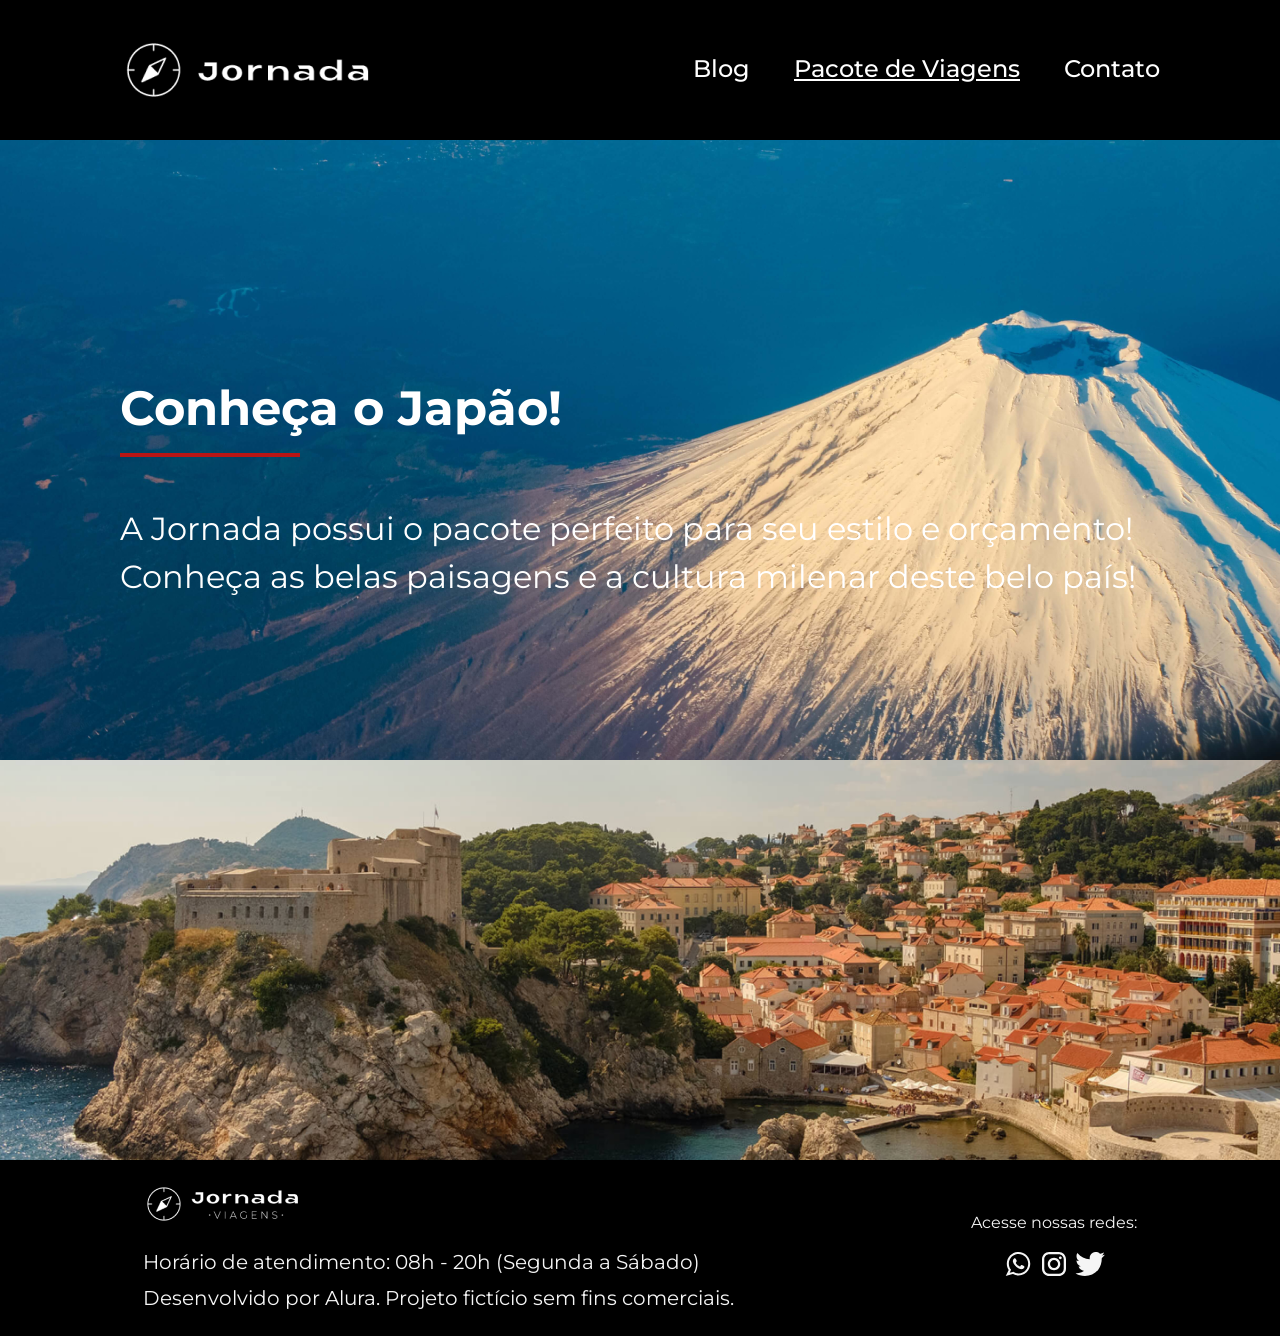
==== pacotes.html @ 22f1cb49 "Cria página de pacotes de viagem, estilização do hero responsivo" ====
<!doctype html>
<html lang="pt-BR">
  <head>
    <meta charset="UTF-8" />
    <meta name="viewport" content="width=device-width, initial-scale=1.0" />

    <!-- META Description -->
    <meta
      name="description"
      content="Jornada Viagens, uma agência apaixonada por criar viagens inesquecíveis"
    />

    <!-- FAVICO -->
    <link rel="shortcut icon" href="favico.png" type="image/x-icon" />

    <!-- META OG - redes sociais -->
    <meta name="og:title" content="Jornada Viagens" />
    <meta
      name="og:description"
      content="Jornada Viagens, uma agência apaixonada por criar viagens inesquecíveis"
    />
    <meta
      name="og:image"
      content="https://github.com/fredcarderaro/jornada-viagens/img/Logo-branco.png"
    />
    <meta name="og:type" content="website" />
    <meta
      name="og:url"
      content="https://github.com/fredcarderaro/jornada-viagens"
    />

    <!-- CSS de estilização personalizada -->
    <link rel="stylesheet" href="./css/style.css" />

    <title>Jornada Viagens - Pacotes de viagem</title>
  </head>

  <body>
    <header class="main-header">
      <a class="logo" href="index.html" title="Voltar para a página inicial">
        <img
          class="img-mobile"
          src="./img/bussola-jornada-branca.png"
          alt="Bússola do logo Jornada Viagens na cor branca"
        />
        <img
          class="img-desktop"
          src="./img//bussola-texto-jornada-branca.png"
          alt="Logo Jornada Viagens na cor branca"
        />
      </a>

      <div class="navigation-menu">
        <!-- Checkbox para exibir ou ocultar menu -->
        <label for="menu">
          <img src="./img/menu.png" alt="menu" />
        </label>
        <input type="checkbox" id="menu" hidden />

        <!-- Menu de navegação -->
        <nav>
          <ul class="list-links">
            <li>
              <a href="blog.html" target="_blank" title="Acessar Blog">
                Blog
              </a>
            </li>
            <li>
              <a
                href="pacotes.html"
                target="_blank"
                title="Acessar Pacotes de Viagem"
                class="active"
              >
                Pacote de Viagens
              </a>
            </li>
            <li>
              <a href="contato.html" target="_blank" title="Acessar Contato">
                Contato
              </a>
            </li>
          </ul>
        </nav>
      </div>
    </header>

    <main>
      <session class="hero">
        <div class="pacotes hero-img">
          <div class="pacotes hero-img content">
            <div class="session-title">
              <h2>Conheça o Japão!</h2>
              <hr />
            </div>
            <p>
              A Jornada possui o pacote perfeito para seu estilo e orçamento!
              Conheça as belas paisagens e a cultura milenar deste belo país!
            </p>
          </div>
        </div>
      </session>
    </main>

    <footer class="footer">
      <div class="footer-img"></div>
      <div class="footer-container">
        <div class="footer-info">
          <img
            src="./img/Logo-branco.png"
            alt="Logo do Jornada Viagens branco"
          />
          <p>Horário de atendimento: 08h - 20h (Segunda a Sábado)</p>
          <p>Desenvolvido por Alura. Projeto fictício sem fins comerciais.</p>
        </div>

        <div class="social">
          <p>Acesse nossas redes:</p>
          <div class="social-icons">
            <img src="./img/whatsapp-icon.svg" alt="Ícone do WhatsApp" />
            <img src="./img/instagram-icon.svg" alt="Ícone do Instagram" />
            <img src="./img/twiter-icon.svg" alt="ícone do Twiter" />
          </div>
        </div>
      </div>
    </footer>
  </body>
</html>
---- css/style.css ----
@import url(./global.css);
@import url(./header.css);
@import url(./hero.css);
@import url(./offers.css);
@import url(./categories.css);
@import url(./populares.css);
@import url(./payments.css);
@import url(./testemonials.css);
@import url(./footer.css);
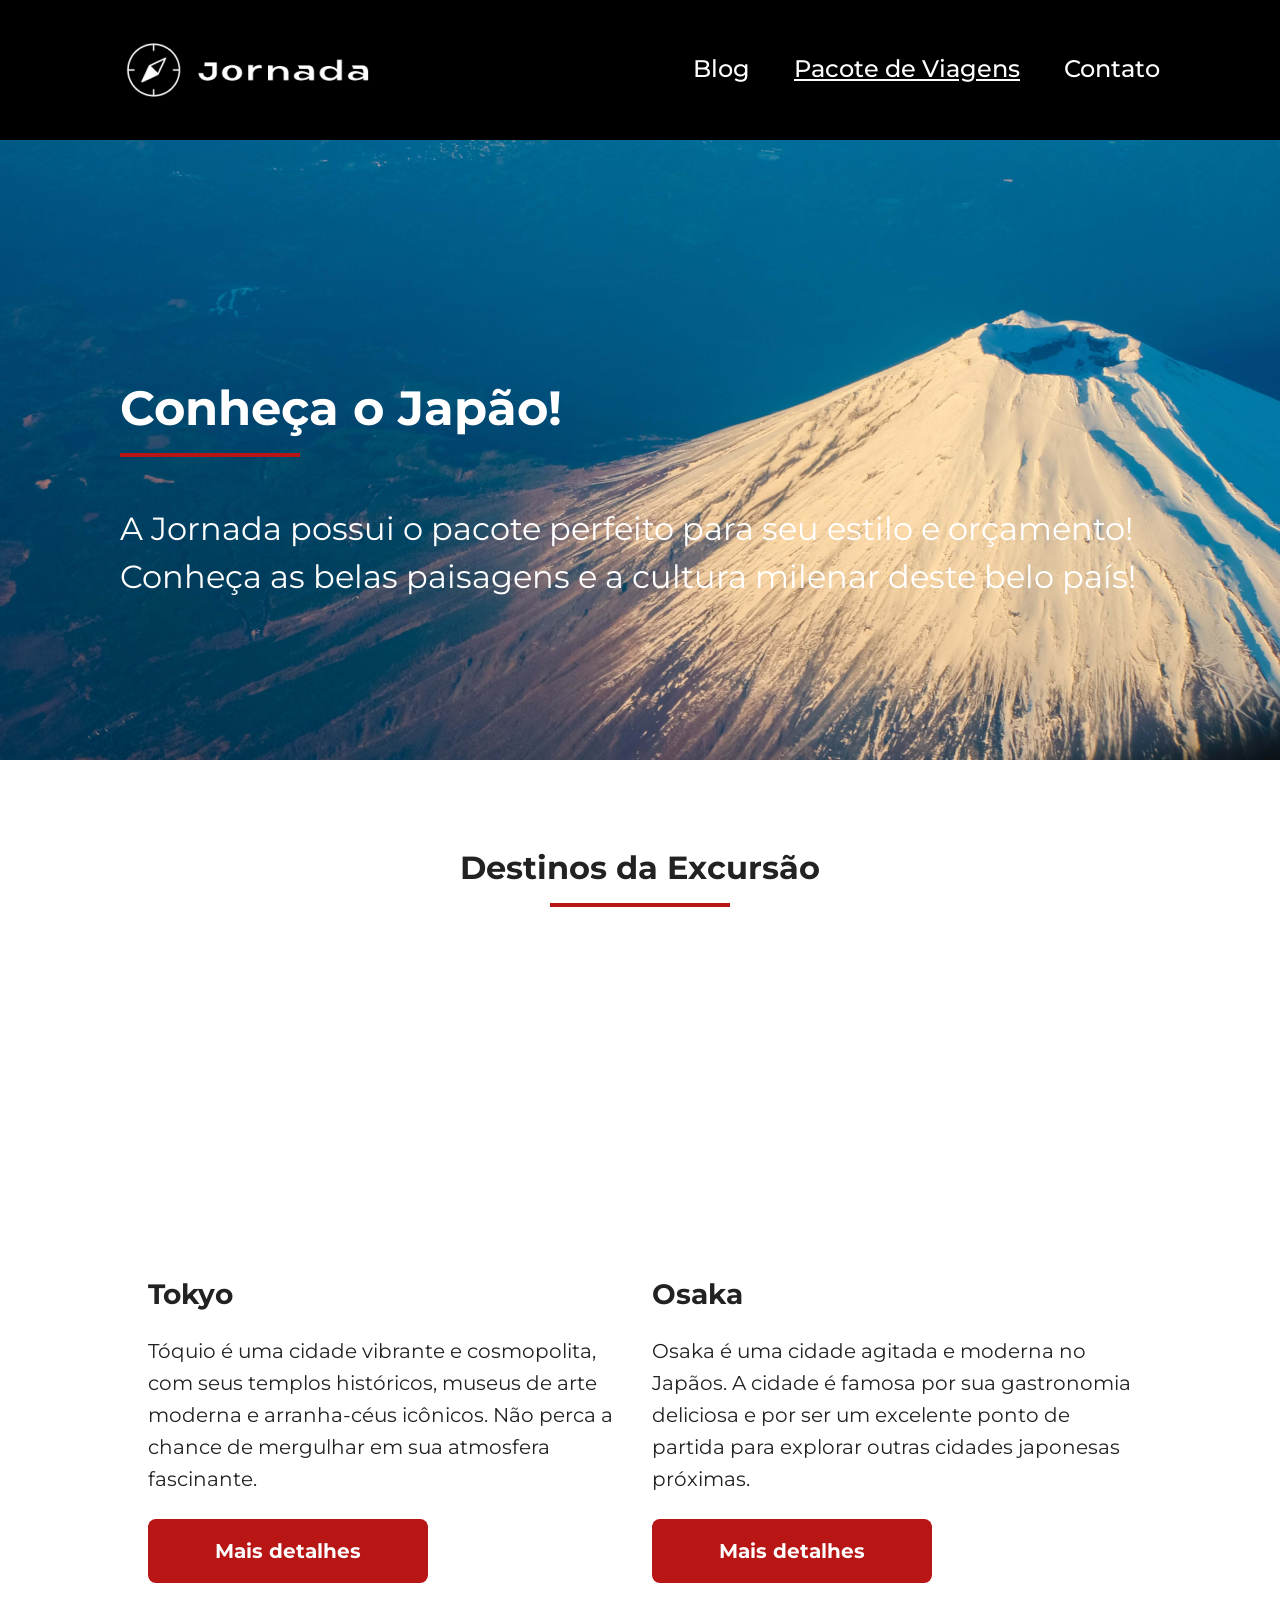
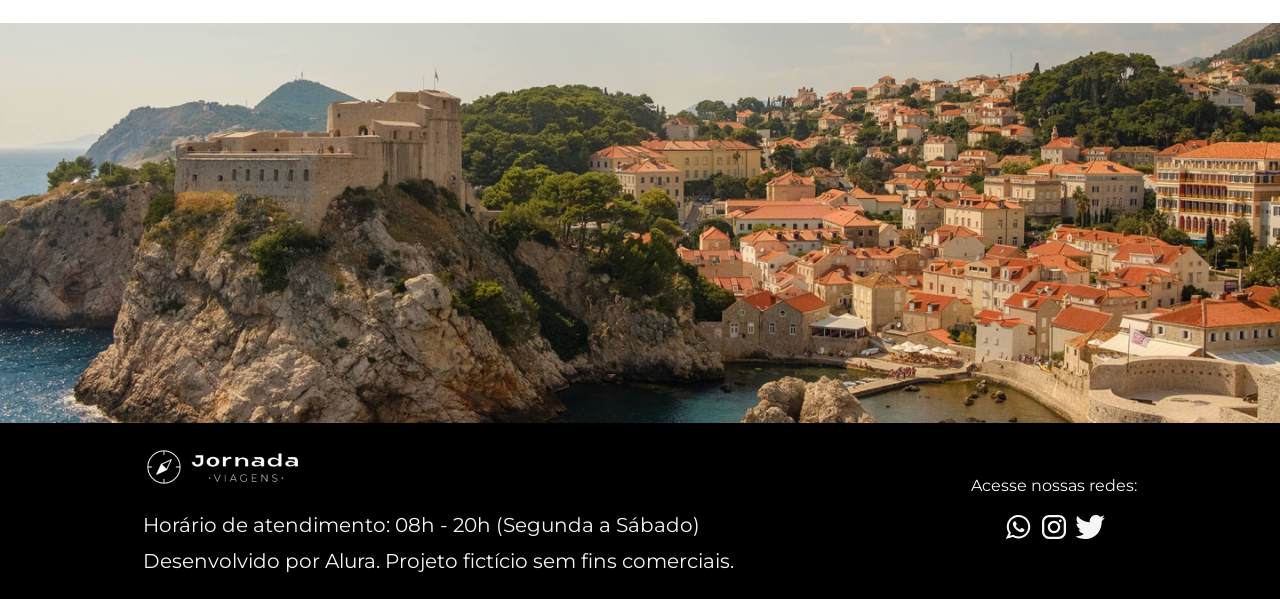
==== commit 90d1ffd6: "Cria a sessão de destinos da excursao" ====
--- a/pacotes.html
+++ b/pacotes.html
@@ -100,6 +100,37 @@
           </div>
         </div>
       </session>
+
+      <session class="popular">
+        <div class="session-title">
+          <h2>Destinos da Excursão</h2>
+          <hr />
+        </div>
+
+        <div class="popular-cards">
+          <article class="popular-destination">
+            <div class="popular-img tokyo"></div>
+            <h3 class="content-title">Tokyo</h3>
+            <p class="content-text">
+              Tóquio é uma cidade vibrante e cosmopolita, com seus templos
+              históricos, museus de arte moderna e arranha-céus icônicos. Não
+              perca a chance de mergulhar em sua atmosfera fascinante.
+            </p>
+            <a href="#" title="Acessar mais detalhes de Tokio">Mais detalhes</a>
+          </article>
+
+          <article class="popular-destination">
+            <div class="popular-img osaka"></div>
+            <h3 class="content-title">Osaka</h3>
+            <p class="content-text">
+              Osaka é uma cidade agitada e moderna no Japãos. A cidade é famosa
+              por sua gastronomia deliciosa e por ser um excelente ponto de
+              partida para explorar outras cidades japonesas próximas.
+            </p>
+            <a href="#" title="Acessar mais detalhes de Osaka">Mais detalhes</a>
+          </article>
+        </div>
+      </session>
     </main>
 
     <footer class="footer">
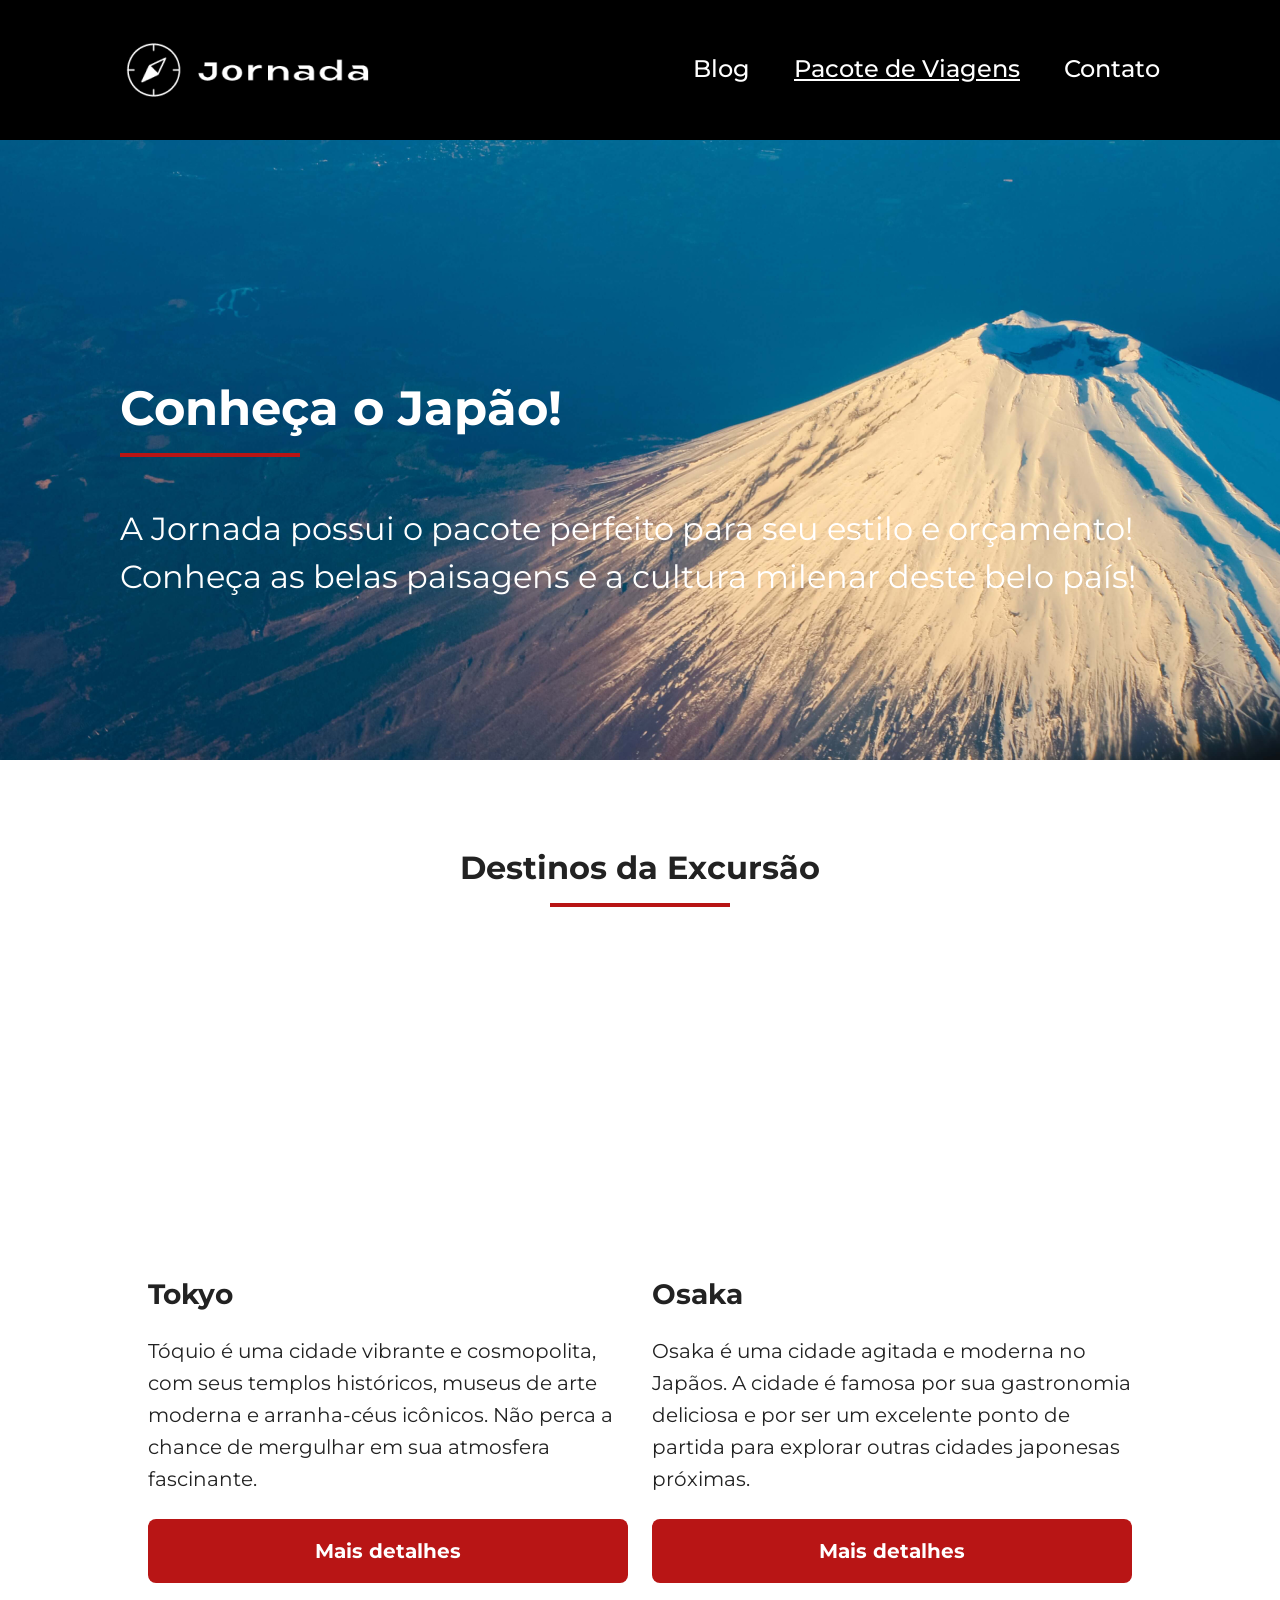
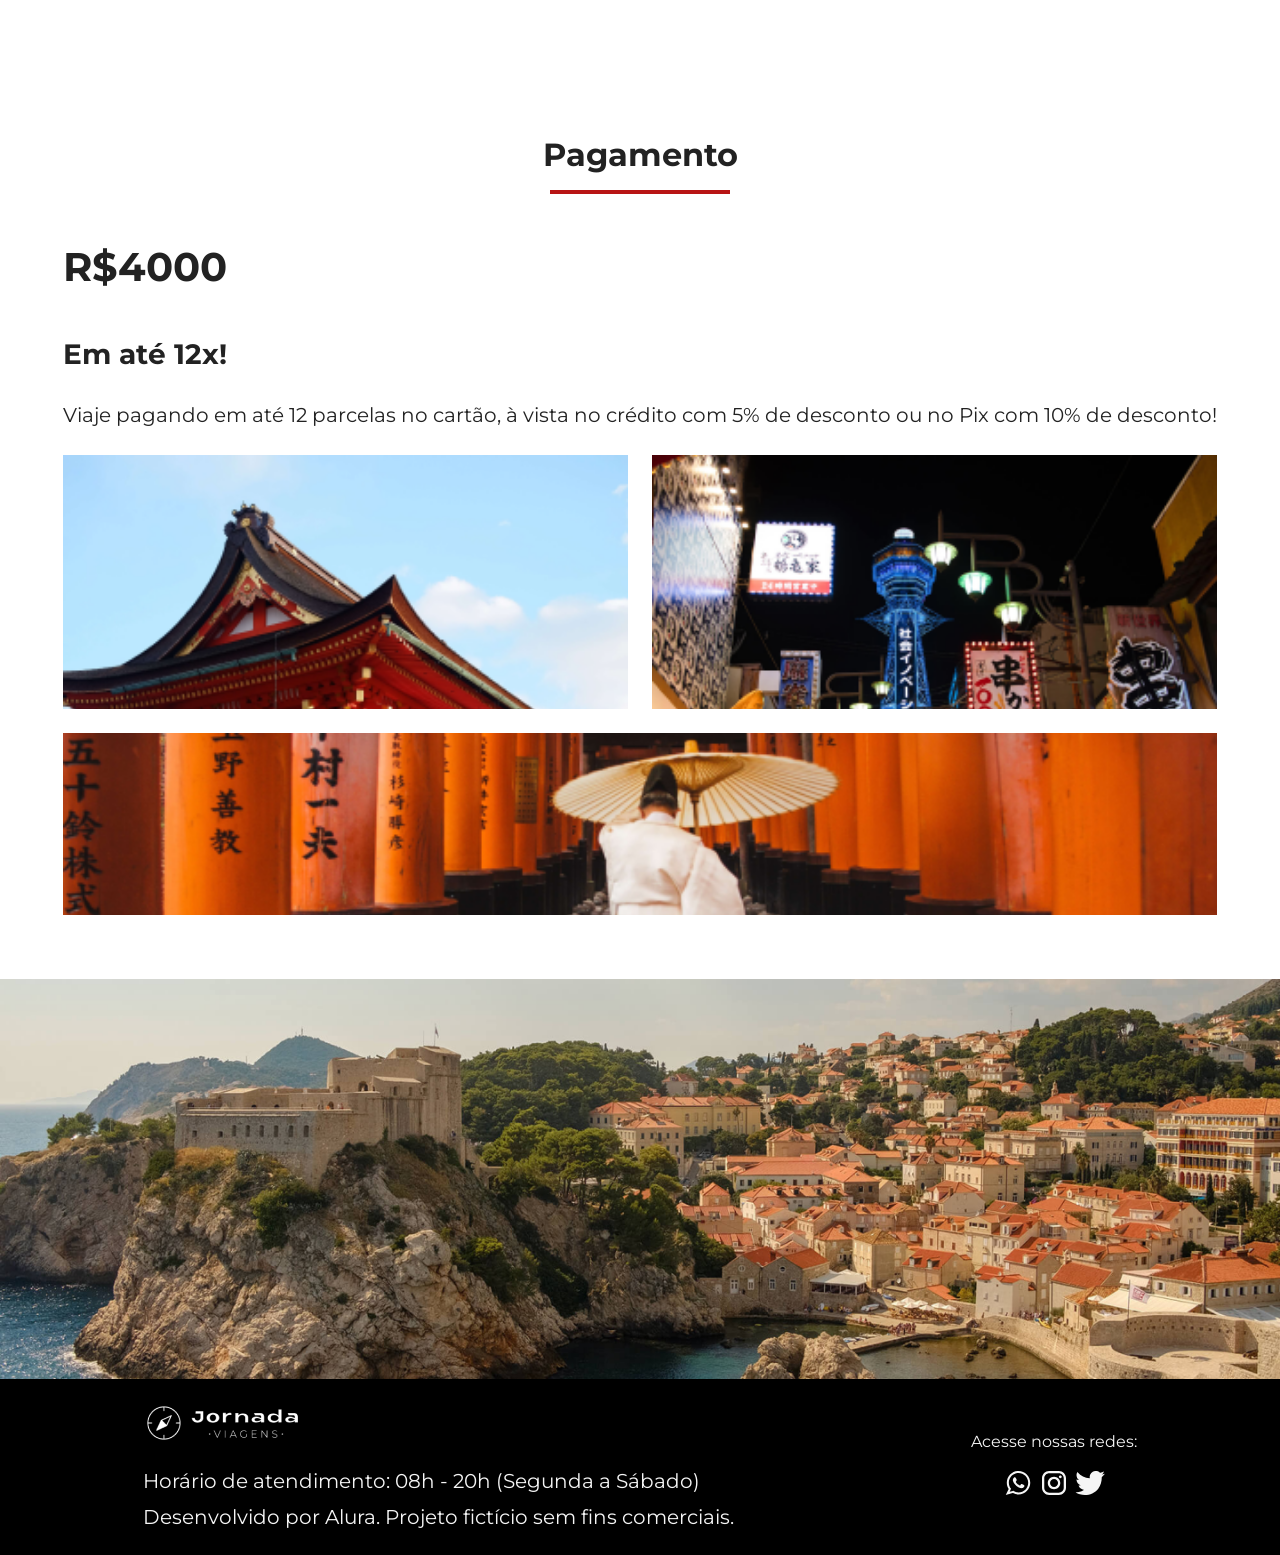
==== commit 450c9f79: "Cria sessao de pagamento com responsividade e correção melhoria do CSS" ====
--- a/pacotes.html
+++ b/pacotes.html
@@ -101,7 +101,7 @@
         </div>
       </session>
 
-      <session class="popular">
+      <session class="pacotes popular">
         <div class="session-title">
           <h2>Destinos da Excursão</h2>
           <hr />
@@ -116,7 +116,9 @@
               históricos, museus de arte moderna e arranha-céus icônicos. Não
               perca a chance de mergulhar em sua atmosfera fascinante.
             </p>
-            <a href="#" title="Acessar mais detalhes de Tokio">Mais detalhes</a>
+            <a href="#" title="Acessar mais detalhes de Tokio" class="button"
+              >Mais detalhes</a
+            >
           </article>
 
           <article class="popular-destination">
@@ -127,8 +129,40 @@
               por sua gastronomia deliciosa e por ser um excelente ponto de
               partida para explorar outras cidades japonesas próximas.
             </p>
-            <a href="#" title="Acessar mais detalhes de Osaka">Mais detalhes</a>
+            <a href="#" title="Acessar mais detalhes de Osaka" class="button"
+              >Mais detalhes</a
+            >
           </article>
+        </div>
+      </session>
+
+      <session class="pacotes payments">
+        <div class="session-title">
+          <h2>Pagamento</h2>
+          <hr />
+        </div>
+
+        <div class="payments-main">
+          <div class="text-content">
+            <h2 class="content-title">R$4000</h2>
+            <h3>Em até 12x!</h3>
+            <p class="content-text">
+              Viaje pagando em até 12 parcelas no cartão, à vista no crédito com
+              5% de desconto ou no Pix com 10% de desconto!
+            </p>
+            <a
+              href="#"
+              title="Acessar mais detalhes do pagamento"
+              class="button"
+              >Mais detalhes</a
+            >
+          </div>
+
+          <div class="pacotes image-content">
+            <div class="image montagem1"></div>
+            <div class="image montagem2"></div>
+            <div class="image montagem3"></div>
+          </div>
         </div>
       </session>
     </main>
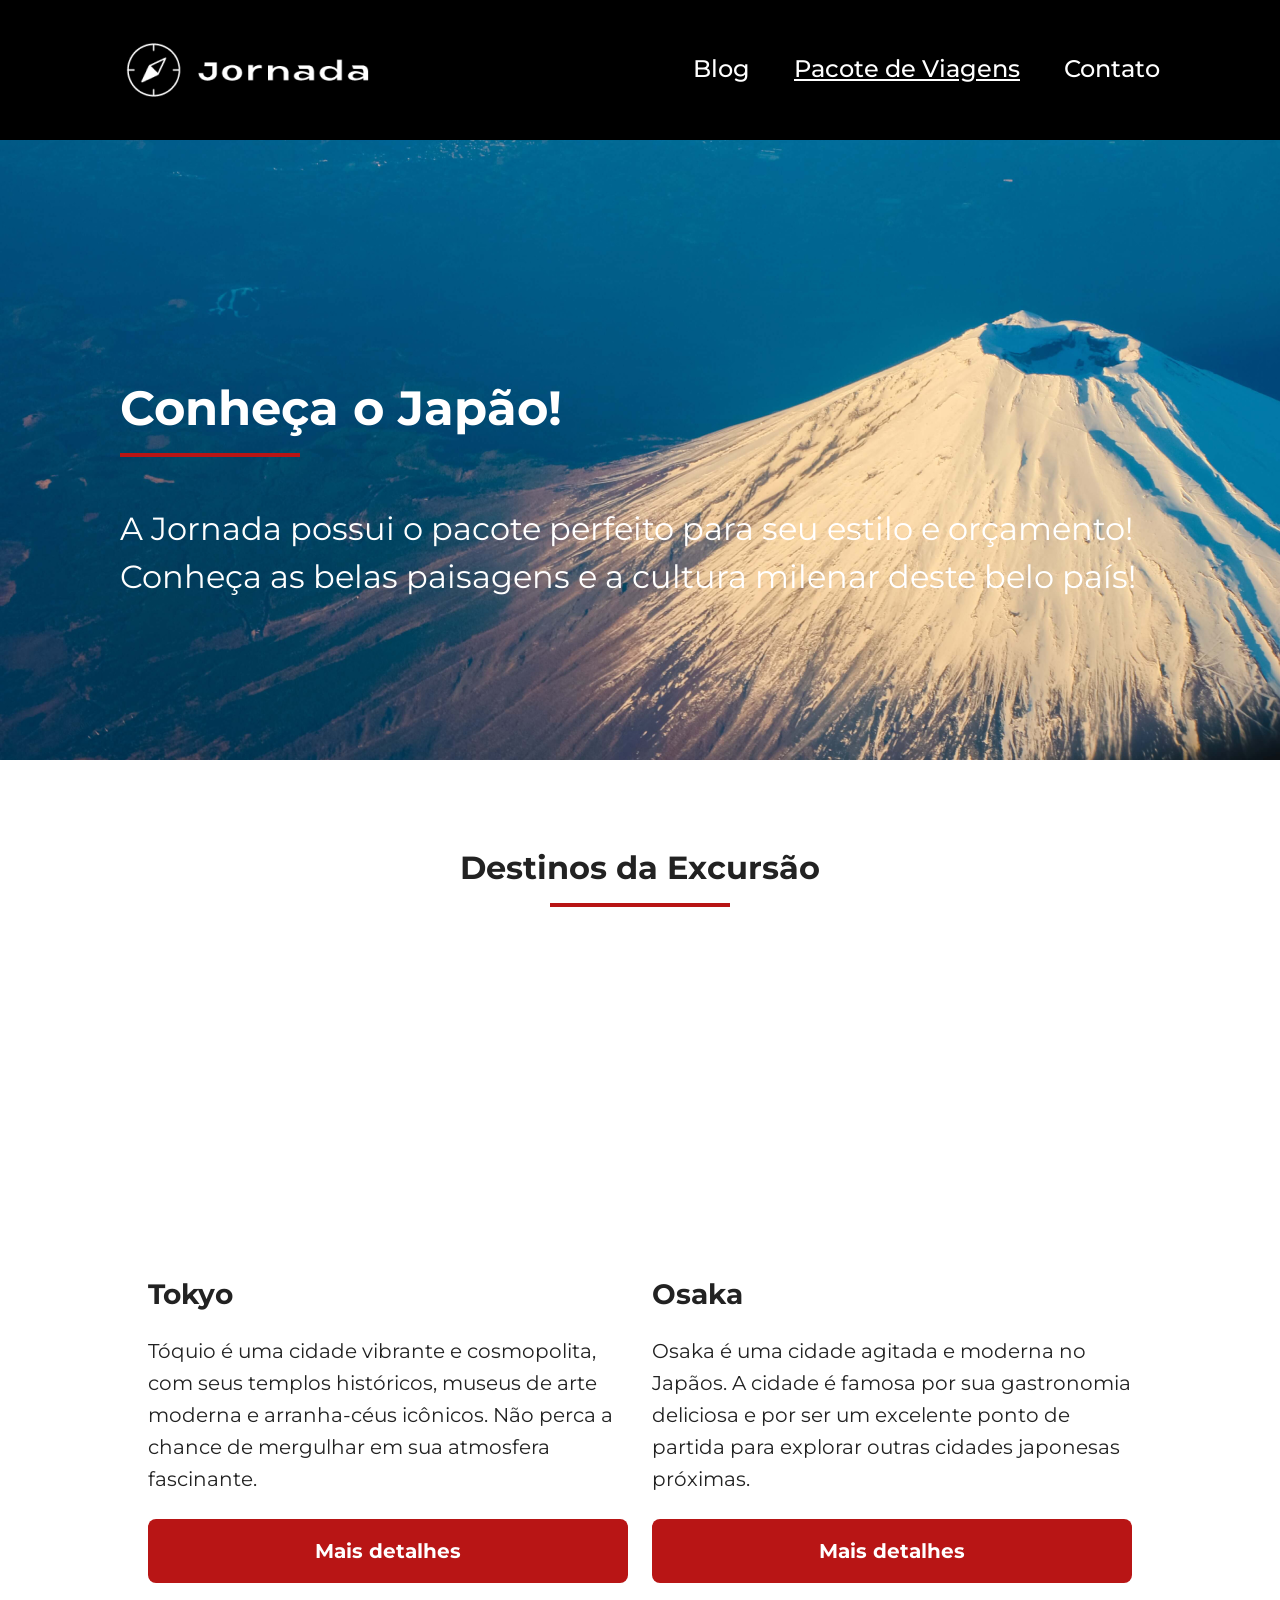
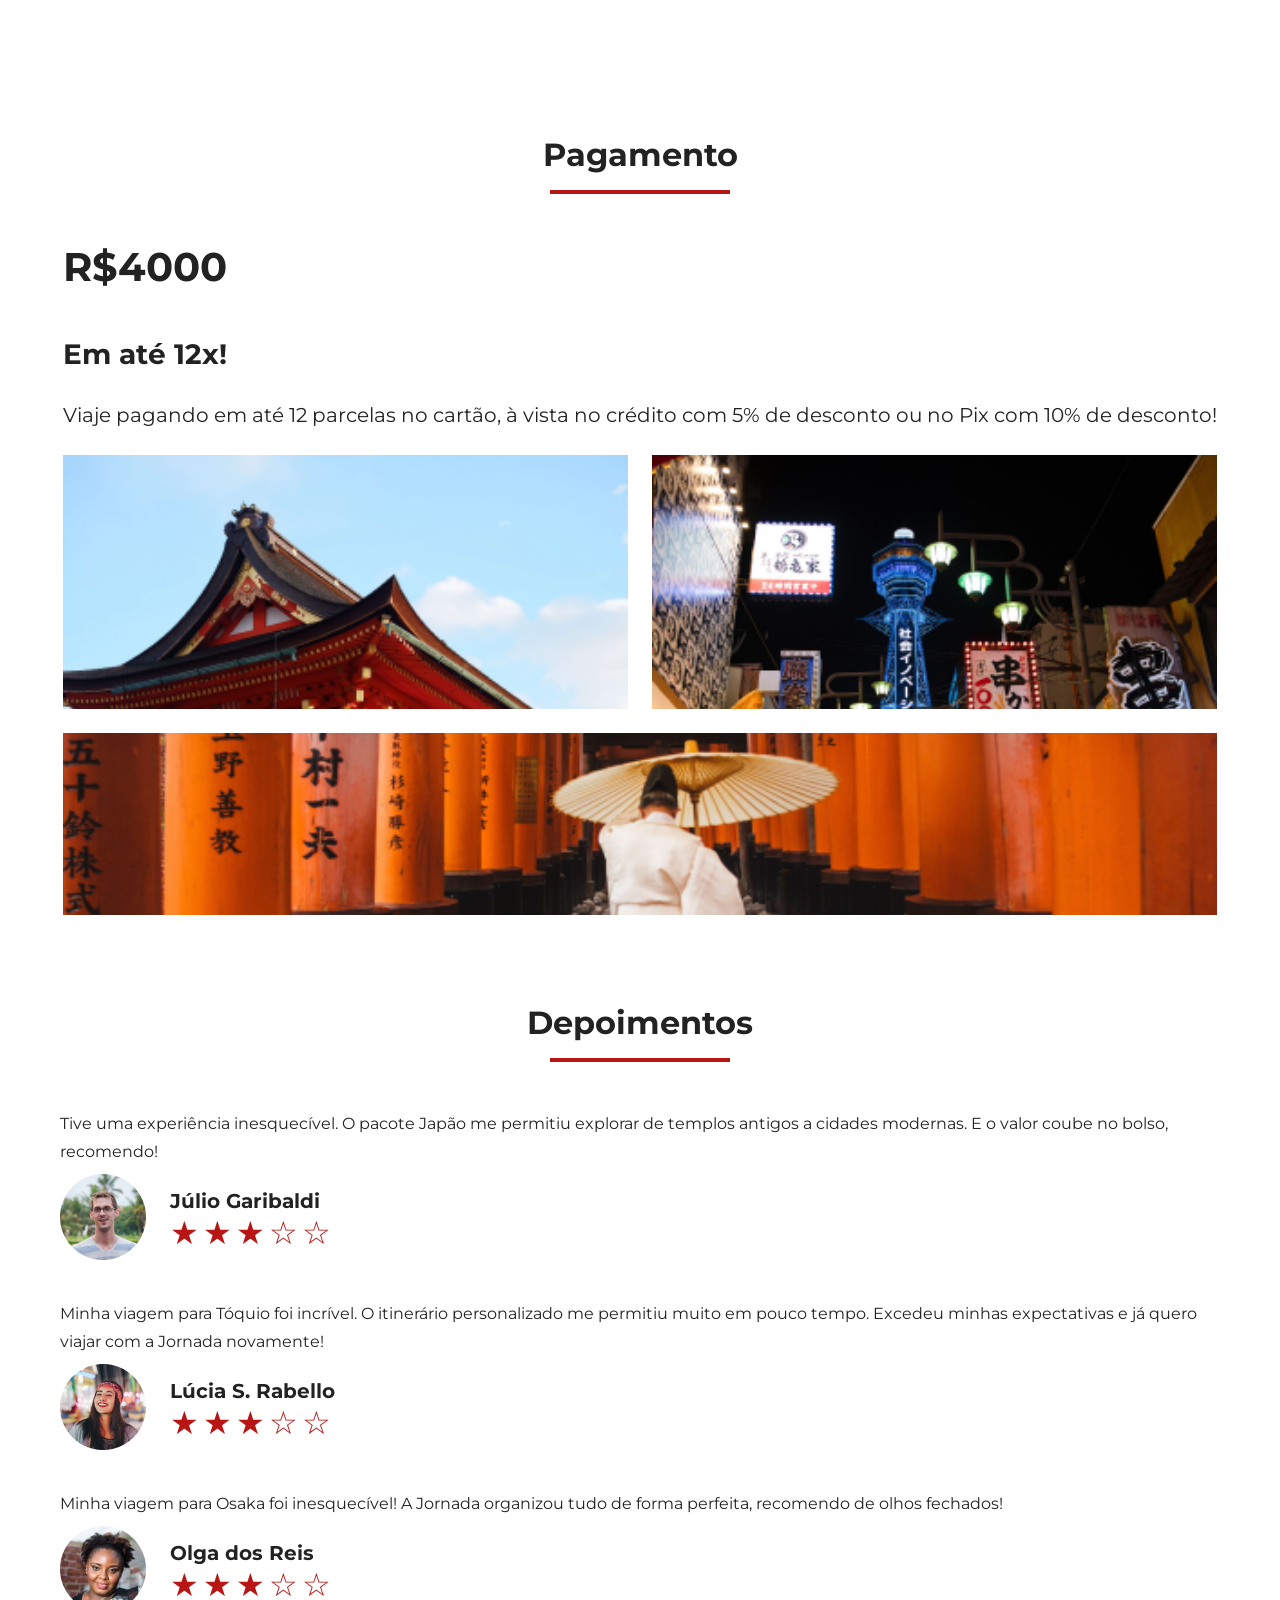
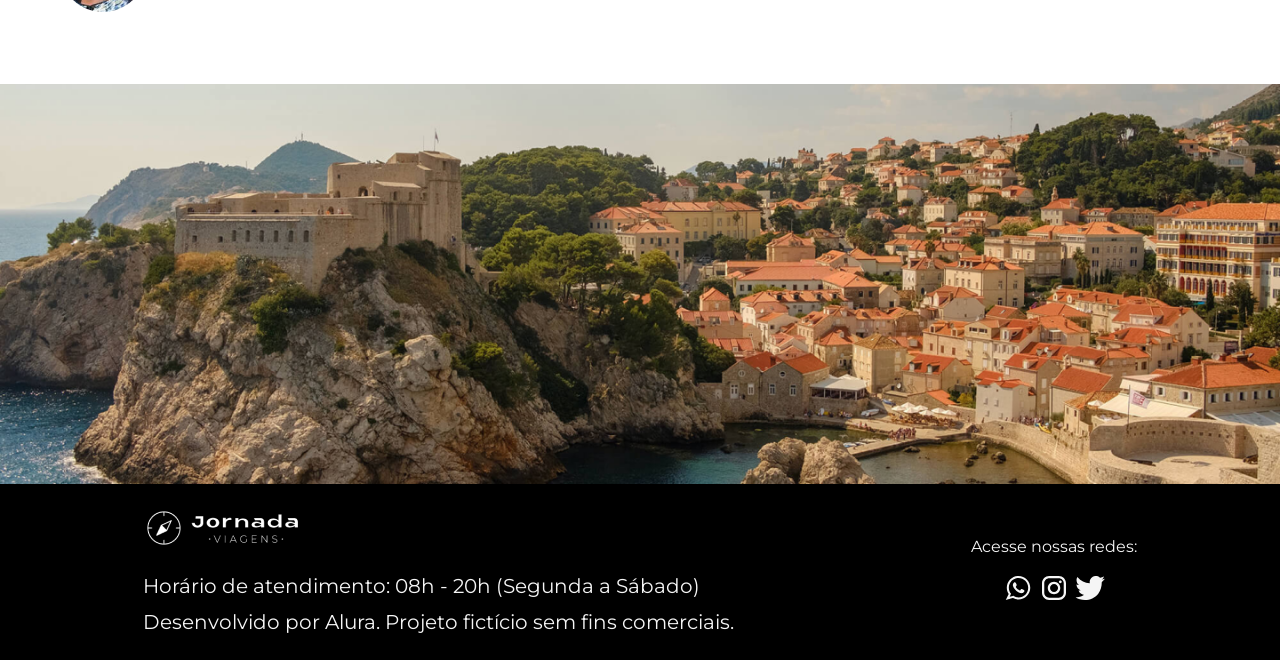
==== commit a42eba4d: "Cria a sessao de Depoimentos para a página de Pacotes de Viagem" ====
--- a/pacotes.html
+++ b/pacotes.html
@@ -165,6 +165,87 @@
           </div>
         </div>
       </session>
+
+      <session class="testimonials">
+        <div class="session-title">
+          <h2>Depoimentos</h2>
+          <hr />
+        </div>
+
+        <div class="testemonial-container">
+          <article>
+            <header>
+              <p>
+                Tive uma experiência inesquecível. O pacote Japão me permitiu
+                explorar de templos antigos a cidades modernas. E o valor coube
+                no bolso, recomendo!
+              </p>
+            </header>
+            <footer>
+              <img
+                src="./img/Avatar Júlio.png"
+                alt="Avatar de Júlio Garibaldi"
+              />
+              <div class="profile-content">
+                <h3>Júlio Garibaldi</h3>
+                <div class="rating">
+                  <span class="star">★</span>
+                  <span class="star">★</span>
+                  <span class="star">★</span>
+                  <span class="star">☆</span>
+                  <span class="star">☆</span>
+                </div>
+              </div>
+            </footer>
+          </article>
+          <article>
+            <header>
+              <p>
+                Minha viagem para Tóquio foi incrível. O itinerário
+                personalizado me permitiu muito em pouco tempo. Excedeu minhas
+                expectativas e já quero viajar com a Jornada novamente!
+              </p>
+            </header>
+            <footer>
+              <img
+                src="./img/Avatar Lúcia.png"
+                alt="Avatar de Lúcia S. Rabello"
+              />
+              <div class="profile-content">
+                <h3>Lúcia S. Rabello</h3>
+                <div class="rating">
+                  <span class="star">★</span>
+                  <span class="star">★</span>
+                  <span class="star">★</span>
+                  <span class="star">☆</span>
+                  <span class="star">☆</span>
+                </div>
+              </div>
+            </footer>
+          </article>
+          <article>
+            <header>
+              <p>
+                Minha viagem para Osaka foi inesquecível! A Jornada organizou
+                tudo de forma perfeita, recomendo de olhos fechados!
+              </p>
+            </header>
+            <footer>
+              <img src="./img/Avatar Olga.png" alt="Avatar de Olga dos Reis" />
+              <div class="profile-content">
+                <h3>Olga dos Reis</h3>
+                <div class="rating">
+                  <span class="star">★</span>
+                  <span class="star">★</span>
+                  <span class="star">★</span>
+                  <span class="star">☆</span>
+                  <span class="star">☆</span>
+                </div>
+              </div>
+            </footer>
+          </article>
+        </div>
+      </session>
     </main>
 
     <footer class="footer">
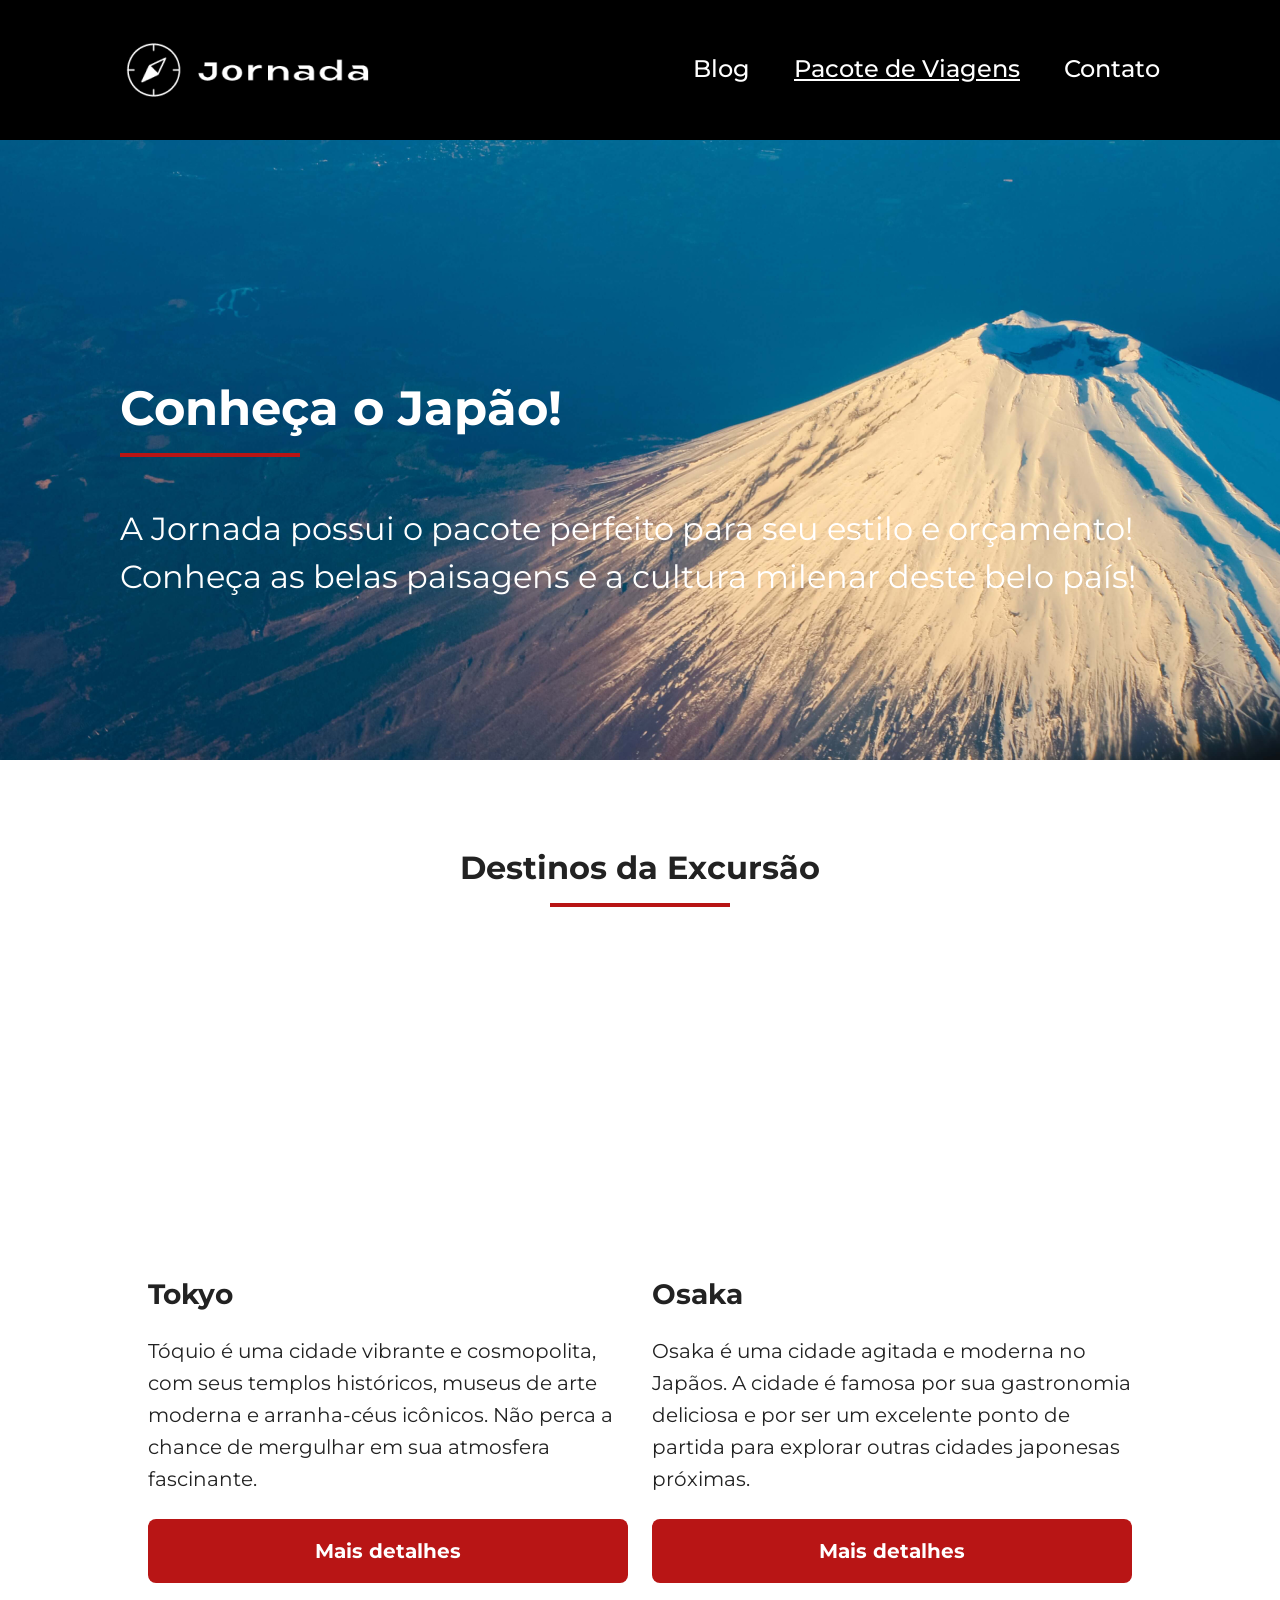
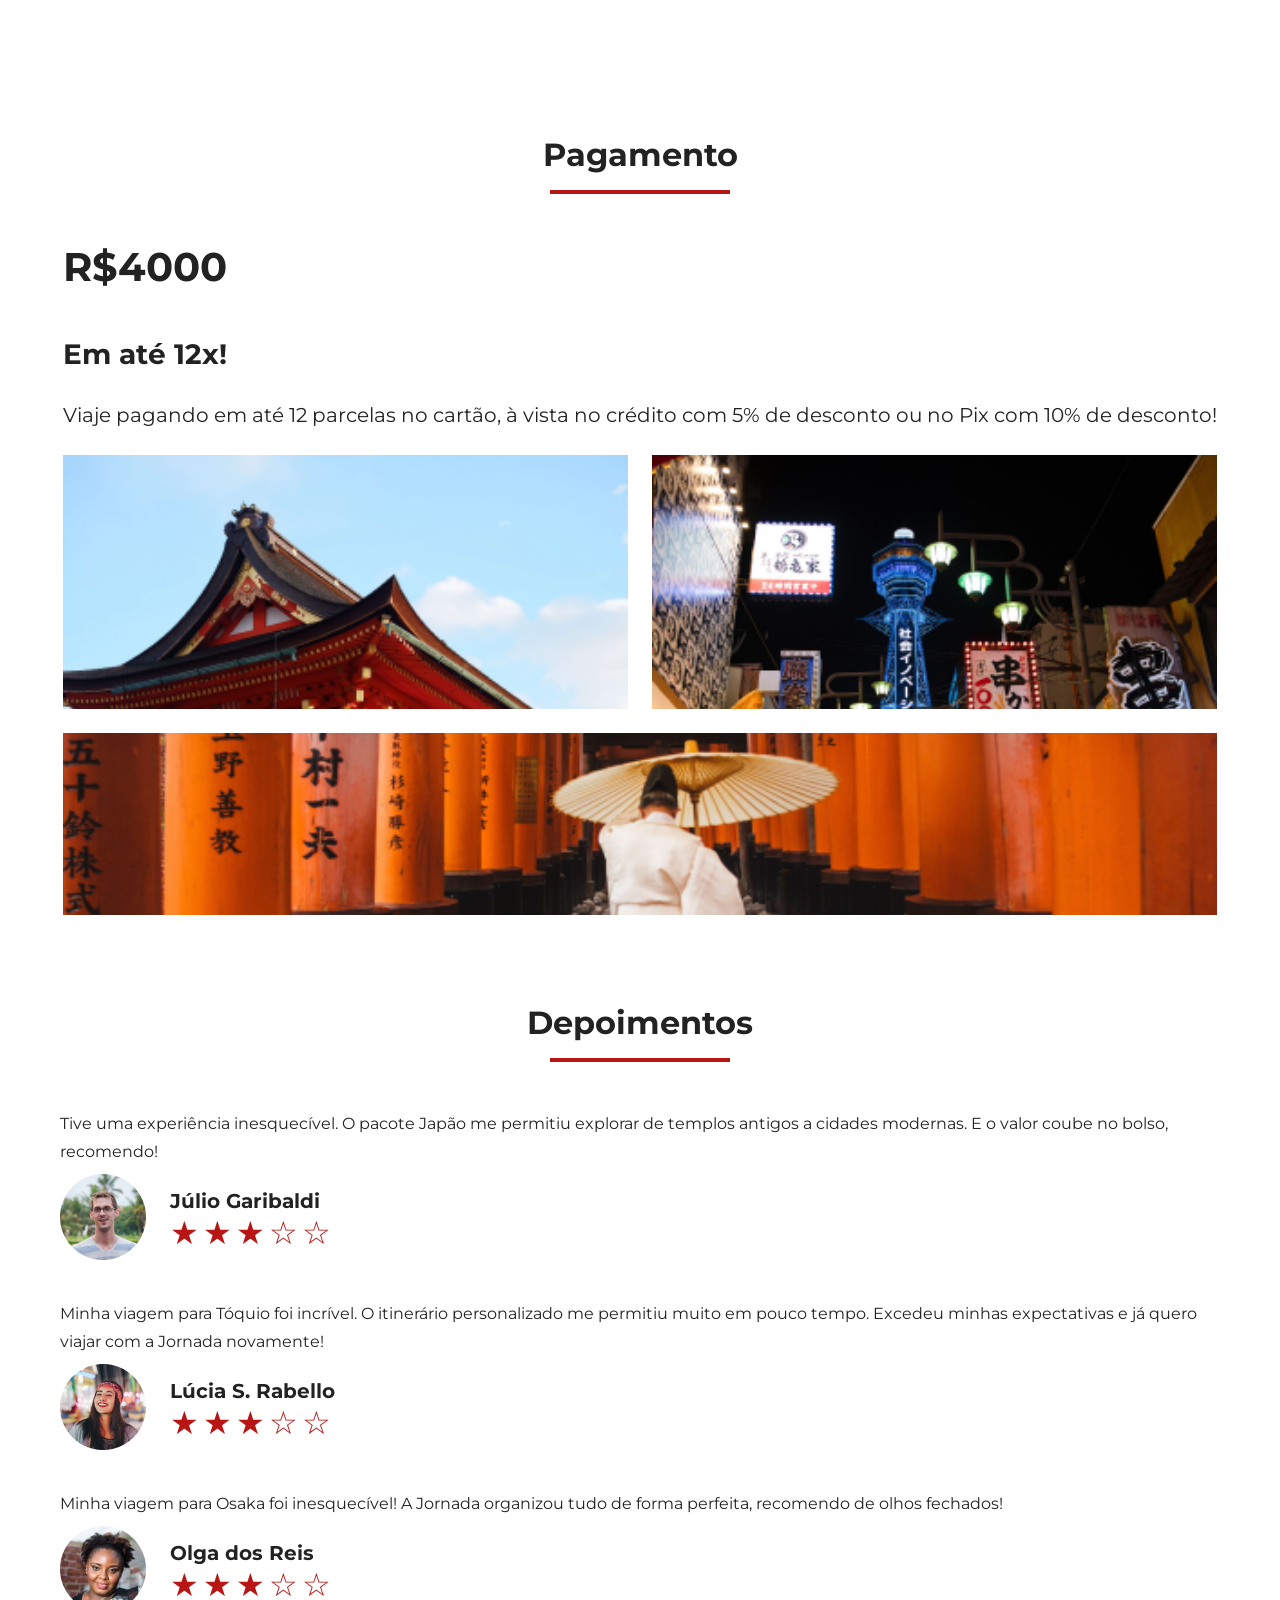
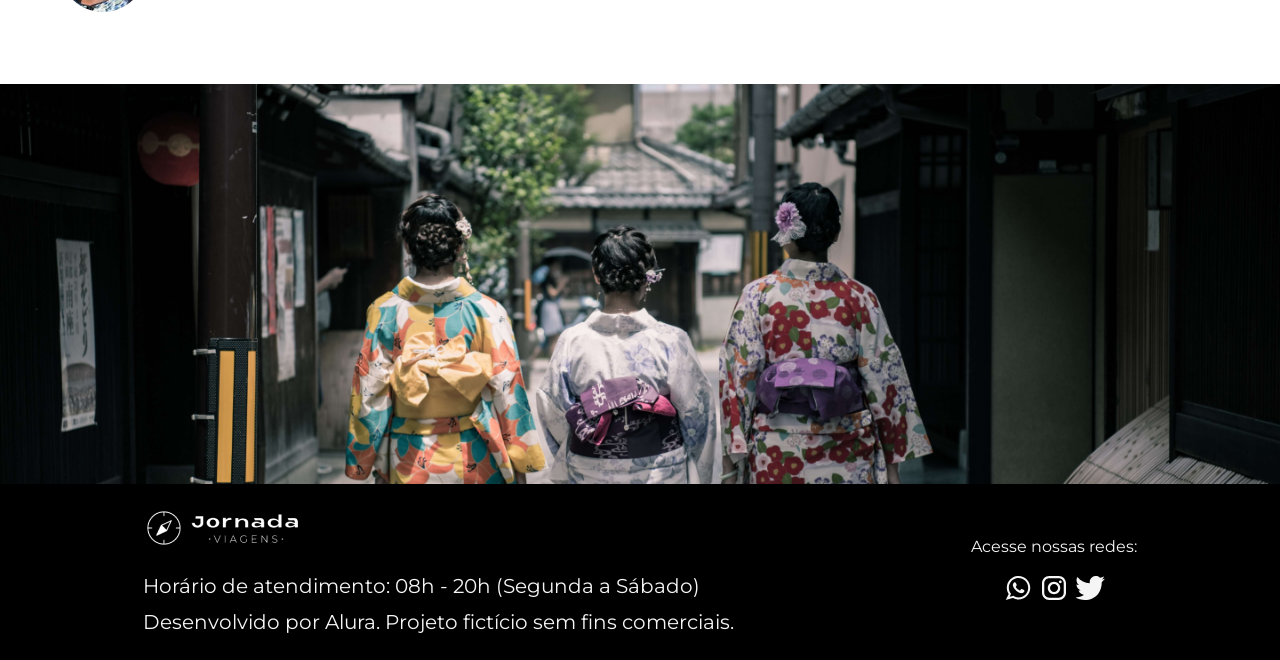
==== commit 8e848773: "Altera imagem de rodape para a página Pacotes de Viagem" ====
--- a/pacotes.html
+++ b/pacotes.html
@@ -248,7 +248,7 @@
       </session>
     </main>
 
-    <footer class="footer">
+    <footer class="pacotes footer">
       <div class="footer-img"></div>
       <div class="footer-container">
         <div class="footer-info">
